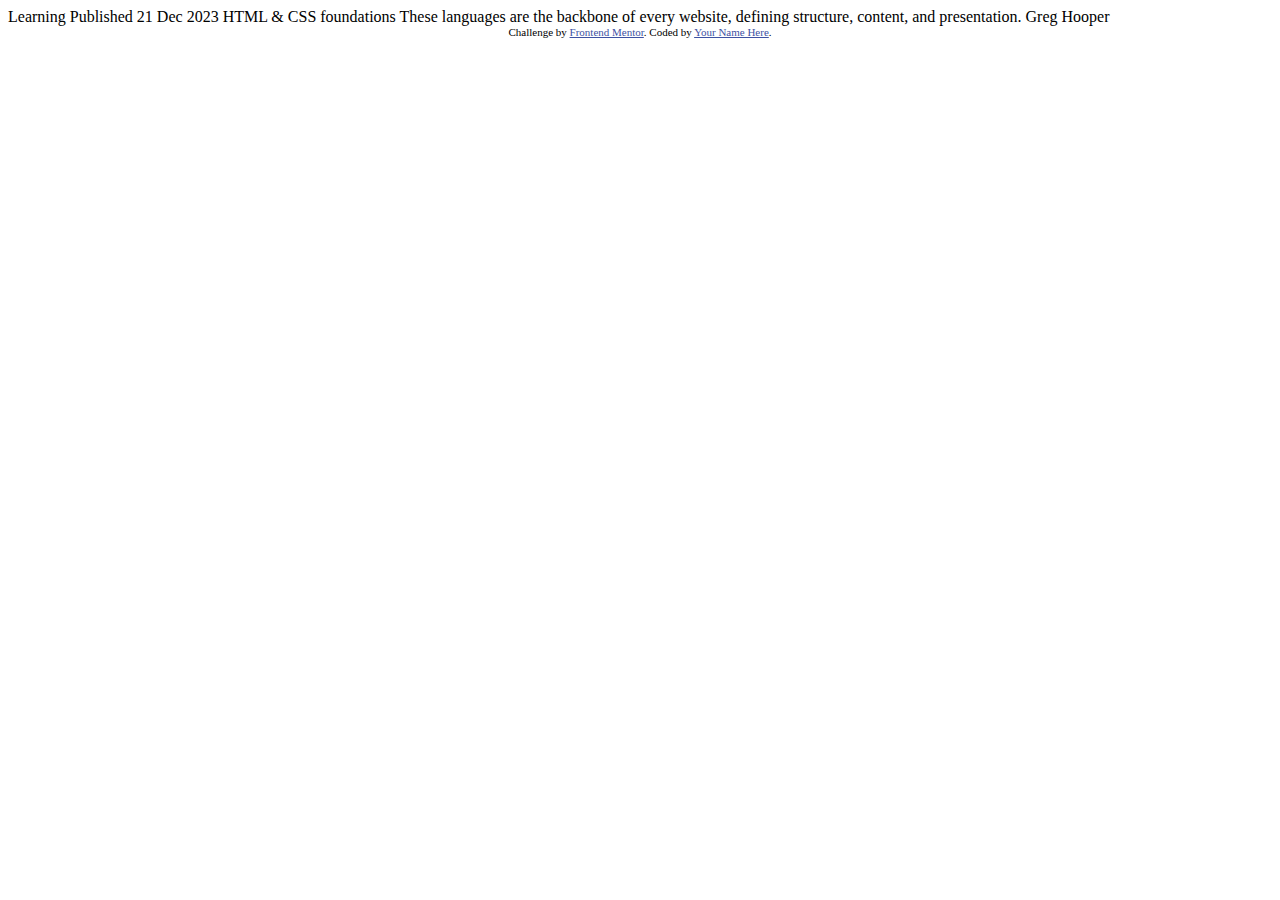
==== index.html @ c5beb2b1 "first commit" ====
<!DOCTYPE html>
<html lang="en">
<head>
  <meta charset="UTF-8">
  <meta name="viewport" content="width=device-width, initial-scale=1.0"> <!-- displays site properly based on user's device -->

  <link rel="icon" type="image/png" sizes="32x32" href="./assets/images/favicon-32x32.png">
  
  <title>Frontend Mentor | Blog preview card</title>

  <!-- Feel free to remove these styles or customise in your own stylesheet 👍 -->
  <style>
    .attribution { font-size: 11px; text-align: center; }
    .attribution a { color: hsl(228, 45%, 44%); }
  </style>
</head>
<body>

  Learning

  Published 21 Dec 2023

  HTML & CSS foundations

  These languages are the backbone of every website, defining structure, content, and presentation.

  Greg Hooper
  
  <div class="attribution">
    Challenge by <a href="https://www.frontendmentor.io?ref=challenge" target="_blank">Frontend Mentor</a>. 
    Coded by <a href="#">Your Name Here</a>.
  </div>
</body>
</html>
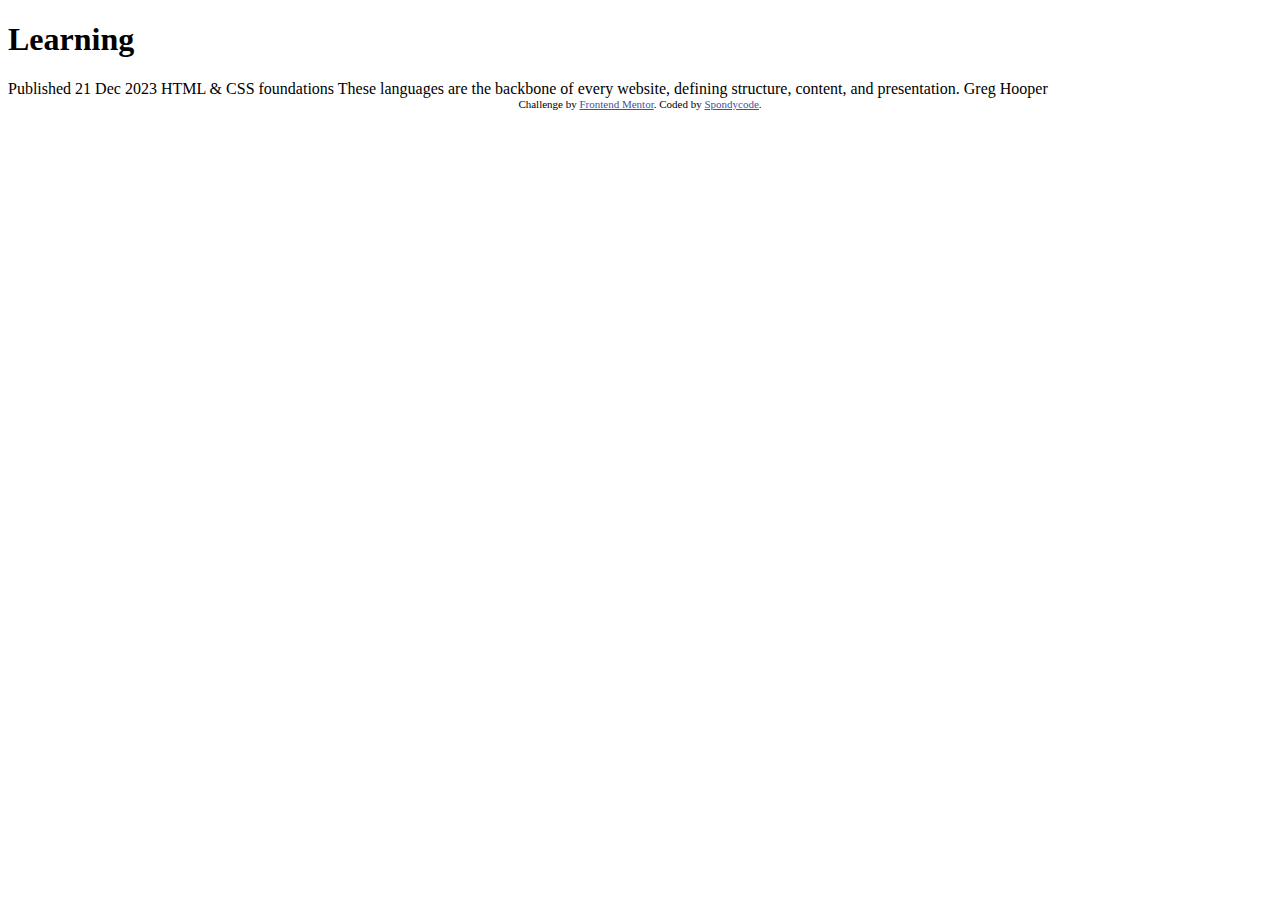
==== commit c9379d89: "Add .gitignore file and index-help.html" ====
--- a/index.html
+++ b/index.html
@@ -7,16 +7,16 @@
   <link rel="icon" type="image/png" sizes="32x32" href="./assets/images/favicon-32x32.png">
   
   <title>Frontend Mentor | Blog preview card</title>
+  <link rel="stylesheet" href="./css/style.css">
 
-  <!-- Feel free to remove these styles or customise in your own stylesheet 👍 -->
   <style>
     .attribution { font-size: 11px; text-align: center; }
     .attribution a { color: hsl(228, 45%, 44%); }
   </style>
 </head>
-<body>
+<body class="min-h-screen bg-[#f4d04e]">
 
-  Learning
+  <h1 class="bg-[#f4d04e] p-1">Learning</h1>
 
   Published 21 Dec 2023
 
@@ -28,7 +28,7 @@
   
   <div class="attribution">
     Challenge by <a href="https://www.frontendmentor.io?ref=challenge" target="_blank">Frontend Mentor</a>. 
-    Coded by <a href="#">Your Name Here</a>.
+    Coded by <a href="#">Spondycode</a>.
   </div>
 </body>
 </html>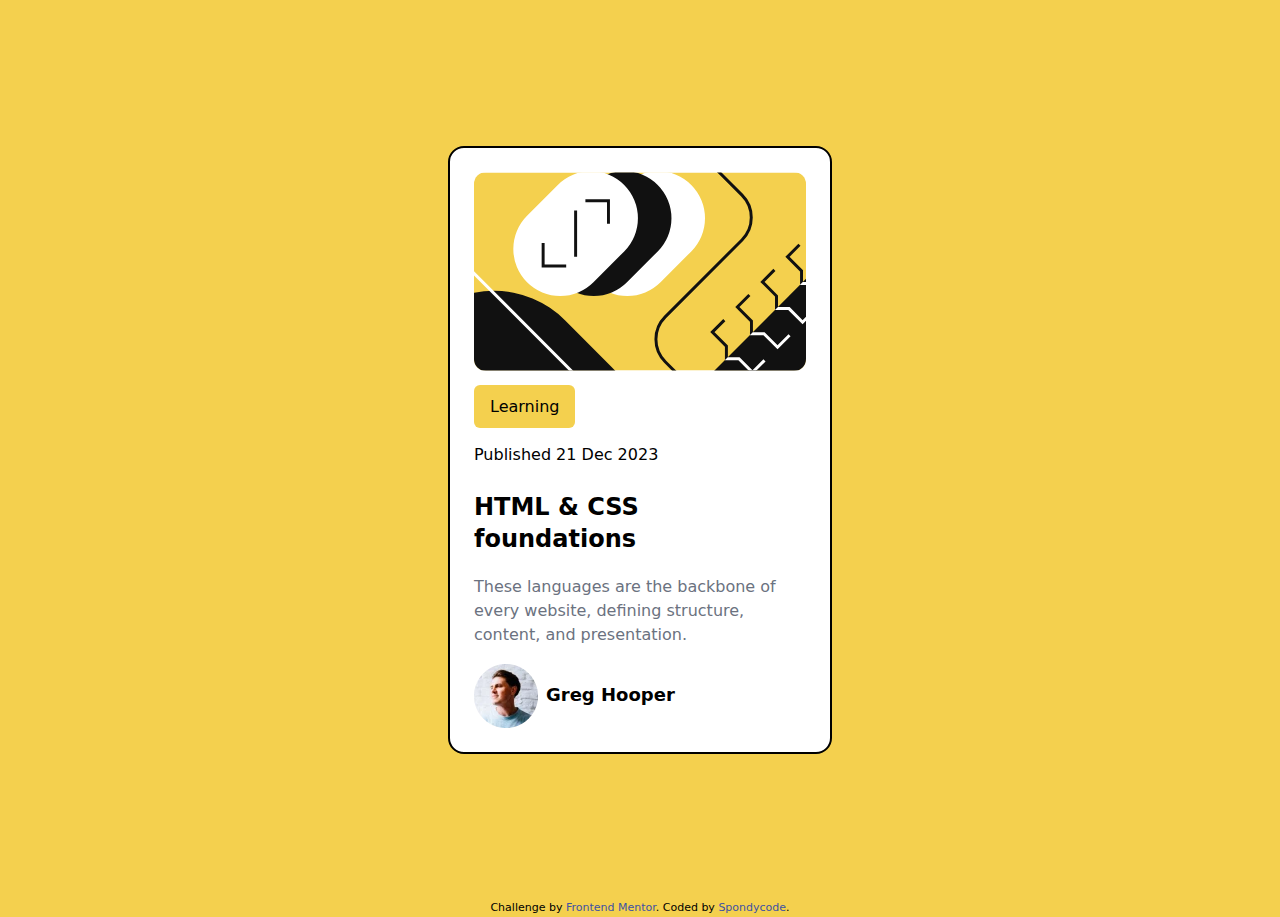
==== commit d959aa64: "Refactor index.html layout and add card component" ====
--- a/index.html
+++ b/index.html
@@ -16,15 +16,22 @@
 </head>
 <body class="min-h-screen bg-[#f4d04e]">
 
-  <h1 class="bg-[#f4d04e] p-1">Learning</h1>
-
-  Published 21 Dec 2023
-
-  HTML & CSS foundations
-
-  These languages are the backbone of every website, defining structure, content, and presentation.
-
-  Greg Hooper
+  <main class="flex flex-col items-center justify-center min-h-screen">
+    <card class="block max-w-sm p-6 m-4 bg-white border-black border-2 rounded-2xl text-left">
+      <img class="rounded-xl" src="./img/illustration-article.svg" alt="">
+      <br>
+      <span class="bg-[#f4d04e] px-4 py-3 rounded-md mt-7">Learning</span>
+      <p class="my-6">
+        Published 21 Dec 2023
+      </p>
+        <h2 class="text-2xl font-extrabold my-5">HTML & CSS foundations</h2>
+        <p class="text-gray-500">These languages are the backbone of every website, defining structure, content, and presentation.</p>
+        <div class="flex items-center mt-4">
+          <img src="./img/image-avatar.webp" alt="">
+          <h2 class="ml-2 text-lg font-bold">Greg Hooper</h2>
+        </div>
+    </card>
+  </main>
   
   <div class="attribution">
     Challenge by <a href="https://www.frontendmentor.io?ref=challenge" target="_blank">Frontend Mentor</a>. 
--- a/css/style.css
+++ b/css/style.css
@@ -0,0 +1,755 @@
+/*
+! tailwindcss v3.3.5 | MIT License | https://tailwindcss.com
+*/
+
+/*
+1. Prevent padding and border from affecting element width. (https://github.com/mozdevs/cssremedy/issues/4)
+2. Allow adding a border to an element by just adding a border-width. (https://github.com/tailwindcss/tailwindcss/pull/116)
+*/
+
+*,
+::before,
+::after {
+  box-sizing: border-box;
+  /* 1 */
+  border-width: 0;
+  /* 2 */
+  border-style: solid;
+  /* 2 */
+  border-color: #e5e7eb;
+  /* 2 */
+}
+
+::before,
+::after {
+  --tw-content: '';
+}
+
+/*
+1. Use a consistent sensible line-height in all browsers.
+2. Prevent adjustments of font size after orientation changes in iOS.
+3. Use a more readable tab size.
+4. Use the user's configured `sans` font-family by default.
+5. Use the user's configured `sans` font-feature-settings by default.
+6. Use the user's configured `sans` font-variation-settings by default.
+*/
+
+html {
+  line-height: 1.5;
+  /* 1 */
+  -webkit-text-size-adjust: 100%;
+  /* 2 */
+  -moz-tab-size: 4;
+  /* 3 */
+  -o-tab-size: 4;
+     tab-size: 4;
+  /* 3 */
+  font-family: ui-sans-serif, system-ui, -apple-system, BlinkMacSystemFont, "Segoe UI", Roboto, "Helvetica Neue", Arial, "Noto Sans", sans-serif, "Apple Color Emoji", "Segoe UI Emoji", "Segoe UI Symbol", "Noto Color Emoji";
+  /* 4 */
+  font-feature-settings: normal;
+  /* 5 */
+  font-variation-settings: normal;
+  /* 6 */
+}
+
+/*
+1. Remove the margin in all browsers.
+2. Inherit line-height from `html` so users can set them as a class directly on the `html` element.
+*/
+
+body {
+  margin: 0;
+  /* 1 */
+  line-height: inherit;
+  /* 2 */
+}
+
+/*
+1. Add the correct height in Firefox.
+2. Correct the inheritance of border color in Firefox. (https://bugzilla.mozilla.org/show_bug.cgi?id=190655)
+3. Ensure horizontal rules are visible by default.
+*/
+
+hr {
+  height: 0;
+  /* 1 */
+  color: inherit;
+  /* 2 */
+  border-top-width: 1px;
+  /* 3 */
+}
+
+/*
+Add the correct text decoration in Chrome, Edge, and Safari.
+*/
+
+abbr:where([title]) {
+  -webkit-text-decoration: underline dotted;
+          text-decoration: underline dotted;
+}
+
+/*
+Remove the default font size and weight for headings.
+*/
+
+h1,
+h2,
+h3,
+h4,
+h5,
+h6 {
+  font-size: inherit;
+  font-weight: inherit;
+}
+
+/*
+Reset links to optimize for opt-in styling instead of opt-out.
+*/
+
+a {
+  color: inherit;
+  text-decoration: inherit;
+}
+
+/*
+Add the correct font weight in Edge and Safari.
+*/
+
+b,
+strong {
+  font-weight: bolder;
+}
+
+/*
+1. Use the user's configured `mono` font family by default.
+2. Correct the odd `em` font sizing in all browsers.
+*/
+
+code,
+kbd,
+samp,
+pre {
+  font-family: ui-monospace, SFMono-Regular, Menlo, Monaco, Consolas, "Liberation Mono", "Courier New", monospace;
+  /* 1 */
+  font-size: 1em;
+  /* 2 */
+}
+
+/*
+Add the correct font size in all browsers.
+*/
+
+small {
+  font-size: 80%;
+}
+
+/*
+Prevent `sub` and `sup` elements from affecting the line height in all browsers.
+*/
+
+sub,
+sup {
+  font-size: 75%;
+  line-height: 0;
+  position: relative;
+  vertical-align: baseline;
+}
+
+sub {
+  bottom: -0.25em;
+}
+
+sup {
+  top: -0.5em;
+}
+
+/*
+1. Remove text indentation from table contents in Chrome and Safari. (https://bugs.chromium.org/p/chromium/issues/detail?id=999088, https://bugs.webkit.org/show_bug.cgi?id=201297)
+2. Correct table border color inheritance in all Chrome and Safari. (https://bugs.chromium.org/p/chromium/issues/detail?id=935729, https://bugs.webkit.org/show_bug.cgi?id=195016)
+3. Remove gaps between table borders by default.
+*/
+
+table {
+  text-indent: 0;
+  /* 1 */
+  border-color: inherit;
+  /* 2 */
+  border-collapse: collapse;
+  /* 3 */
+}
+
+/*
+1. Change the font styles in all browsers.
+2. Remove the margin in Firefox and Safari.
+3. Remove default padding in all browsers.
+*/
+
+button,
+input,
+optgroup,
+select,
+textarea {
+  font-family: inherit;
+  /* 1 */
+  font-feature-settings: inherit;
+  /* 1 */
+  font-variation-settings: inherit;
+  /* 1 */
+  font-size: 100%;
+  /* 1 */
+  font-weight: inherit;
+  /* 1 */
+  line-height: inherit;
+  /* 1 */
+  color: inherit;
+  /* 1 */
+  margin: 0;
+  /* 2 */
+  padding: 0;
+  /* 3 */
+}
+
+/*
+Remove the inheritance of text transform in Edge and Firefox.
+*/
+
+button,
+select {
+  text-transform: none;
+}
+
+/*
+1. Correct the inability to style clickable types in iOS and Safari.
+2. Remove default button styles.
+*/
+
+button,
+[type='button'],
+[type='reset'],
+[type='submit'] {
+  -webkit-appearance: button;
+  /* 1 */
+  background-color: transparent;
+  /* 2 */
+  background-image: none;
+  /* 2 */
+}
+
+/*
+Use the modern Firefox focus style for all focusable elements.
+*/
+
+:-moz-focusring {
+  outline: auto;
+}
+
+/*
+Remove the additional `:invalid` styles in Firefox. (https://github.com/mozilla/gecko-dev/blob/2f9eacd9d3d995c937b4251a5557d95d494c9be1/layout/style/res/forms.css#L728-L737)
+*/
+
+:-moz-ui-invalid {
+  box-shadow: none;
+}
+
+/*
+Add the correct vertical alignment in Chrome and Firefox.
+*/
+
+progress {
+  vertical-align: baseline;
+}
+
+/*
+Correct the cursor style of increment and decrement buttons in Safari.
+*/
+
+::-webkit-inner-spin-button,
+::-webkit-outer-spin-button {
+  height: auto;
+}
+
+/*
+1. Correct the odd appearance in Chrome and Safari.
+2. Correct the outline style in Safari.
+*/
+
+[type='search'] {
+  -webkit-appearance: textfield;
+  /* 1 */
+  outline-offset: -2px;
+  /* 2 */
+}
+
+/*
+Remove the inner padding in Chrome and Safari on macOS.
+*/
+
+::-webkit-search-decoration {
+  -webkit-appearance: none;
+}
+
+/*
+1. Correct the inability to style clickable types in iOS and Safari.
+2. Change font properties to `inherit` in Safari.
+*/
+
+::-webkit-file-upload-button {
+  -webkit-appearance: button;
+  /* 1 */
+  font: inherit;
+  /* 2 */
+}
+
+/*
+Add the correct display in Chrome and Safari.
+*/
+
+summary {
+  display: list-item;
+}
+
+/*
+Removes the default spacing and border for appropriate elements.
+*/
+
+blockquote,
+dl,
+dd,
+h1,
+h2,
+h3,
+h4,
+h5,
+h6,
+hr,
+figure,
+p,
+pre {
+  margin: 0;
+}
+
+fieldset {
+  margin: 0;
+  padding: 0;
+}
+
+legend {
+  padding: 0;
+}
+
+ol,
+ul,
+menu {
+  list-style: none;
+  margin: 0;
+  padding: 0;
+}
+
+/*
+Reset default styling for dialogs.
+*/
+
+dialog {
+  padding: 0;
+}
+
+/*
+Prevent resizing textareas horizontally by default.
+*/
+
+textarea {
+  resize: vertical;
+}
+
+/*
+1. Reset the default placeholder opacity in Firefox. (https://github.com/tailwindlabs/tailwindcss/issues/3300)
+2. Set the default placeholder color to the user's configured gray 400 color.
+*/
+
+input::-moz-placeholder, textarea::-moz-placeholder {
+  opacity: 1;
+  /* 1 */
+  color: #9ca3af;
+  /* 2 */
+}
+
+input::placeholder,
+textarea::placeholder {
+  opacity: 1;
+  /* 1 */
+  color: #9ca3af;
+  /* 2 */
+}
+
+/*
+Set the default cursor for buttons.
+*/
+
+button,
+[role="button"] {
+  cursor: pointer;
+}
+
+/*
+Make sure disabled buttons don't get the pointer cursor.
+*/
+
+:disabled {
+  cursor: default;
+}
+
+/*
+1. Make replaced elements `display: block` by default. (https://github.com/mozdevs/cssremedy/issues/14)
+2. Add `vertical-align: middle` to align replaced elements more sensibly by default. (https://github.com/jensimmons/cssremedy/issues/14#issuecomment-634934210)
+   This can trigger a poorly considered lint error in some tools but is included by design.
+*/
+
+img,
+svg,
+video,
+canvas,
+audio,
+iframe,
+embed,
+object {
+  display: block;
+  /* 1 */
+  vertical-align: middle;
+  /* 2 */
+}
+
+/*
+Constrain images and videos to the parent width and preserve their intrinsic aspect ratio. (https://github.com/mozdevs/cssremedy/issues/14)
+*/
+
+img,
+video {
+  max-width: 100%;
+  height: auto;
+}
+
+/* Make elements with the HTML hidden attribute stay hidden by default */
+
+[hidden] {
+  display: none;
+}
+
+*, ::before, ::after {
+  --tw-border-spacing-x: 0;
+  --tw-border-spacing-y: 0;
+  --tw-translate-x: 0;
+  --tw-translate-y: 0;
+  --tw-rotate: 0;
+  --tw-skew-x: 0;
+  --tw-skew-y: 0;
+  --tw-scale-x: 1;
+  --tw-scale-y: 1;
+  --tw-pan-x:  ;
+  --tw-pan-y:  ;
+  --tw-pinch-zoom:  ;
+  --tw-scroll-snap-strictness: proximity;
+  --tw-gradient-from-position:  ;
+  --tw-gradient-via-position:  ;
+  --tw-gradient-to-position:  ;
+  --tw-ordinal:  ;
+  --tw-slashed-zero:  ;
+  --tw-numeric-figure:  ;
+  --tw-numeric-spacing:  ;
+  --tw-numeric-fraction:  ;
+  --tw-ring-inset:  ;
+  --tw-ring-offset-width: 0px;
+  --tw-ring-offset-color: #fff;
+  --tw-ring-color: rgb(59 130 246 / 0.5);
+  --tw-ring-offset-shadow: 0 0 #0000;
+  --tw-ring-shadow: 0 0 #0000;
+  --tw-shadow: 0 0 #0000;
+  --tw-shadow-colored: 0 0 #0000;
+  --tw-blur:  ;
+  --tw-brightness:  ;
+  --tw-contrast:  ;
+  --tw-grayscale:  ;
+  --tw-hue-rotate:  ;
+  --tw-invert:  ;
+  --tw-saturate:  ;
+  --tw-sepia:  ;
+  --tw-drop-shadow:  ;
+  --tw-backdrop-blur:  ;
+  --tw-backdrop-brightness:  ;
+  --tw-backdrop-contrast:  ;
+  --tw-backdrop-grayscale:  ;
+  --tw-backdrop-hue-rotate:  ;
+  --tw-backdrop-invert:  ;
+  --tw-backdrop-opacity:  ;
+  --tw-backdrop-saturate:  ;
+  --tw-backdrop-sepia:  ;
+}
+
+::backdrop {
+  --tw-border-spacing-x: 0;
+  --tw-border-spacing-y: 0;
+  --tw-translate-x: 0;
+  --tw-translate-y: 0;
+  --tw-rotate: 0;
+  --tw-skew-x: 0;
+  --tw-skew-y: 0;
+  --tw-scale-x: 1;
+  --tw-scale-y: 1;
+  --tw-pan-x:  ;
+  --tw-pan-y:  ;
+  --tw-pinch-zoom:  ;
+  --tw-scroll-snap-strictness: proximity;
+  --tw-gradient-from-position:  ;
+  --tw-gradient-via-position:  ;
+  --tw-gradient-to-position:  ;
+  --tw-ordinal:  ;
+  --tw-slashed-zero:  ;
+  --tw-numeric-figure:  ;
+  --tw-numeric-spacing:  ;
+  --tw-numeric-fraction:  ;
+  --tw-ring-inset:  ;
+  --tw-ring-offset-width: 0px;
+  --tw-ring-offset-color: #fff;
+  --tw-ring-color: rgb(59 130 246 / 0.5);
+  --tw-ring-offset-shadow: 0 0 #0000;
+  --tw-ring-shadow: 0 0 #0000;
+  --tw-shadow: 0 0 #0000;
+  --tw-shadow-colored: 0 0 #0000;
+  --tw-blur:  ;
+  --tw-brightness:  ;
+  --tw-contrast:  ;
+  --tw-grayscale:  ;
+  --tw-hue-rotate:  ;
+  --tw-invert:  ;
+  --tw-saturate:  ;
+  --tw-sepia:  ;
+  --tw-drop-shadow:  ;
+  --tw-backdrop-blur:  ;
+  --tw-backdrop-brightness:  ;
+  --tw-backdrop-contrast:  ;
+  --tw-backdrop-grayscale:  ;
+  --tw-backdrop-hue-rotate:  ;
+  --tw-backdrop-invert:  ;
+  --tw-backdrop-opacity:  ;
+  --tw-backdrop-saturate:  ;
+  --tw-backdrop-sepia:  ;
+}
+
+.m-4 {
+  margin: 1rem;
+}
+
+.m-3 {
+  margin: 0.75rem;
+}
+
+.my-5 {
+  margin-top: 1.25rem;
+  margin-bottom: 1.25rem;
+}
+
+.my-3 {
+  margin-top: 0.75rem;
+  margin-bottom: 0.75rem;
+}
+
+.my-4 {
+  margin-top: 1rem;
+  margin-bottom: 1rem;
+}
+
+.my-6 {
+  margin-top: 1.5rem;
+  margin-bottom: 1.5rem;
+}
+
+.mb-2 {
+  margin-bottom: 0.5rem;
+}
+
+.mt-3 {
+  margin-top: 0.75rem;
+}
+
+.mt-2 {
+  margin-top: 0.5rem;
+}
+
+.mt-4 {
+  margin-top: 1rem;
+}
+
+.mt-5 {
+  margin-top: 1.25rem;
+}
+
+.mt-7 {
+  margin-top: 1.75rem;
+}
+
+.ml-2 {
+  margin-left: 0.5rem;
+}
+
+.block {
+  display: block;
+}
+
+.flex {
+  display: flex;
+}
+
+.min-h-screen {
+  min-height: 100vh;
+}
+
+.max-w-sm {
+  max-width: 24rem;
+}
+
+.flex-col {
+  flex-direction: column;
+}
+
+.items-center {
+  align-items: center;
+}
+
+.justify-center {
+  justify-content: center;
+}
+
+.rounded-xl {
+  border-radius: 0.75rem;
+}
+
+.rounded-2xl {
+  border-radius: 1rem;
+}
+
+.rounded-lg {
+  border-radius: 0.5rem;
+}
+
+.rounded-md {
+  border-radius: 0.375rem;
+}
+
+.border {
+  border-width: 1px;
+}
+
+.border-2 {
+  border-width: 2px;
+}
+
+.border-gray-200 {
+  --tw-border-opacity: 1;
+  border-color: rgb(229 231 235 / var(--tw-border-opacity));
+}
+
+.border-black {
+  --tw-border-opacity: 1;
+  border-color: rgb(0 0 0 / var(--tw-border-opacity));
+}
+
+.bg-\[\#f4d04e\] {
+  --tw-bg-opacity: 1;
+  background-color: rgb(244 208 78 / var(--tw-bg-opacity));
+}
+
+.bg-blue-100 {
+  --tw-bg-opacity: 1;
+  background-color: rgb(219 234 254 / var(--tw-bg-opacity));
+}
+
+.bg-white {
+  --tw-bg-opacity: 1;
+  background-color: rgb(255 255 255 / var(--tw-bg-opacity));
+}
+
+.p-1 {
+  padding: 0.25rem;
+}
+
+.p-3 {
+  padding: 0.75rem;
+}
+
+.p-6 {
+  padding: 1.5rem;
+}
+
+.px-2 {
+  padding-left: 0.5rem;
+  padding-right: 0.5rem;
+}
+
+.px-3 {
+  padding-left: 0.75rem;
+  padding-right: 0.75rem;
+}
+
+.py-2 {
+  padding-top: 0.5rem;
+  padding-bottom: 0.5rem;
+}
+
+.px-4 {
+  padding-left: 1rem;
+  padding-right: 1rem;
+}
+
+.py-3 {
+  padding-top: 0.75rem;
+  padding-bottom: 0.75rem;
+}
+
+.pt-2 {
+  padding-top: 0.5rem;
+}
+
+.text-left {
+  text-align: left;
+}
+
+.text-center {
+  text-align: center;
+}
+
+.text-2xl {
+  font-size: 1.5rem;
+  line-height: 2rem;
+}
+
+.text-lg {
+  font-size: 1.125rem;
+  line-height: 1.75rem;
+}
+
+.font-bold {
+  font-weight: 700;
+}
+
+.font-extrabold {
+  font-weight: 800;
+}
+
+.tracking-tight {
+  letter-spacing: -0.025em;
+}
+
+.text-gray-500 {
+  --tw-text-opacity: 1;
+  color: rgb(107 114 128 / var(--tw-text-opacity));
+}
+
+.text-gray-900 {
+  --tw-text-opacity: 1;
+  color: rgb(17 24 39 / var(--tw-text-opacity));
+}
+
+.shadow-xl {
+  --tw-shadow: 0 20px 25px -5px rgb(0 0 0 / 0.1), 0 8px 10px -6px rgb(0 0 0 / 0.1);
+  --tw-shadow-colored: 0 20px 25px -5px var(--tw-shadow-color), 0 8px 10px -6px var(--tw-shadow-color);
+  box-shadow: var(--tw-ring-offset-shadow, 0 0 #0000), var(--tw-ring-shadow, 0 0 #0000), var(--tw-shadow);
+}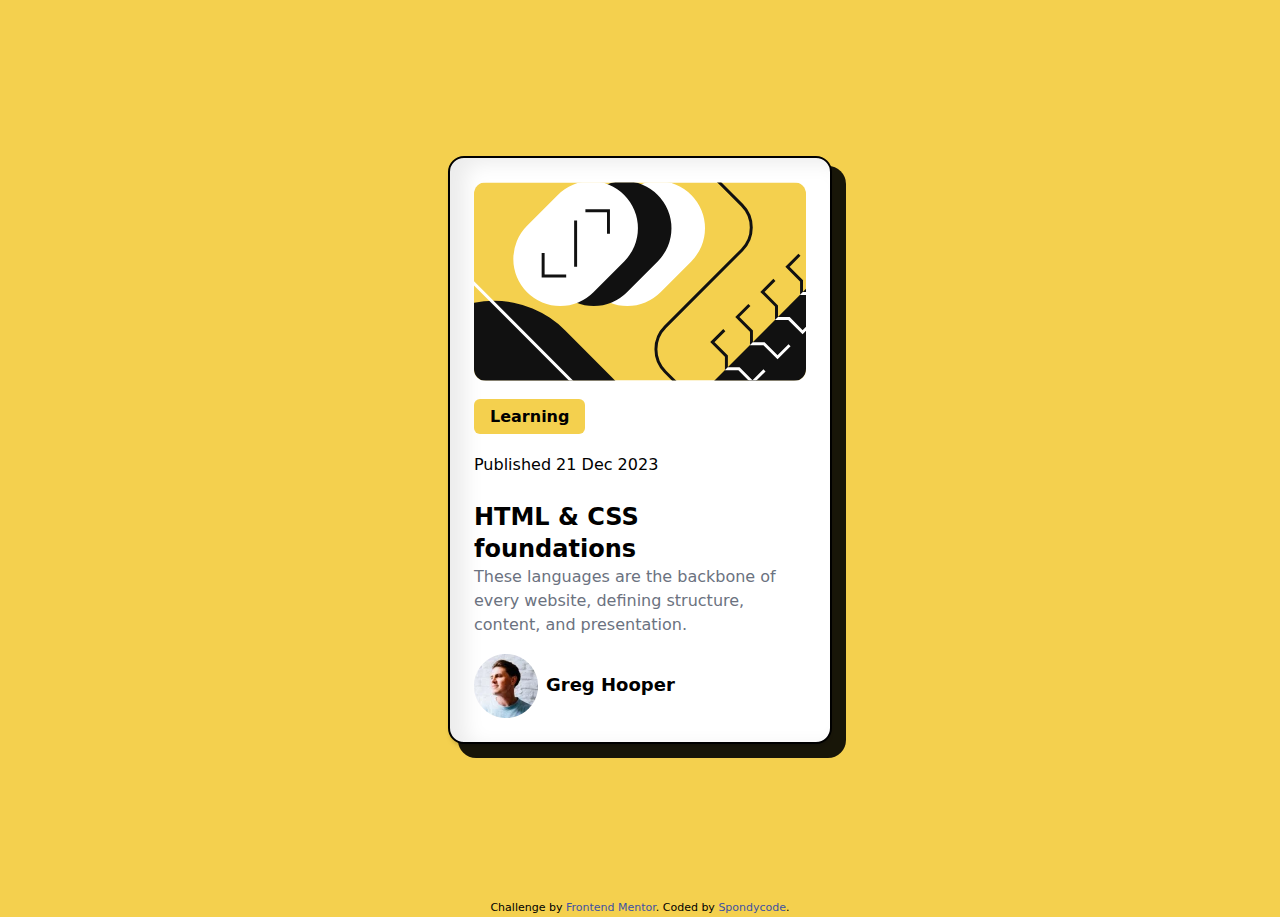
==== commit ed2bbe78: "Refactor CSS styles and update HTML structure" ====
--- a/index.html
+++ b/index.html
@@ -1,41 +1,75 @@
-<!DOCTYPE html>
+<!doctype html>
 <html lang="en">
-<head>
-  <meta charset="UTF-8">
-  <meta name="viewport" content="width=device-width, initial-scale=1.0"> <!-- displays site properly based on user's device -->
+  <head>
+    <meta charset="UTF-8" />
+    <meta name="viewport" content="width=device-width, initial-scale=1.0" />
+    <!-- displays site properly based on user's device -->
 
-  <link rel="icon" type="image/png" sizes="32x32" href="./assets/images/favicon-32x32.png">
-  
-  <title>Frontend Mentor | Blog preview card</title>
-  <link rel="stylesheet" href="./css/style.css">
+    <link
+      rel="icon"
+      type="image/png"
+      sizes="32x32"
+      href="./assets/images/favicon-32x32.png"
+    />
 
-  <style>
-    .attribution { font-size: 11px; text-align: center; }
-    .attribution a { color: hsl(228, 45%, 44%); }
-  </style>
-</head>
-<body class="min-h-screen bg-[#f4d04e]">
+    <title>Frontend Mentor | Blog preview card</title>
+    <link rel="stylesheet" href="./css/style.css" />
+    <link rel="preconnect" href="https://fonts.googleapis.com" />
+    <link rel="preconnect" href="https://fonts.gstatic.com" crossorigin />
+    <link
+      href="https://fonts.googleapis.com/css2?family=Figtree:ital,wght@0,300..900;1,300..900&display=swap"
+      rel="stylesheet"
+    />
 
-  <main class="flex flex-col items-center justify-center min-h-screen">
-    <card class="block max-w-sm p-6 m-4 bg-white border-black border-2 rounded-2xl text-left">
-      <img class="rounded-xl" src="./img/illustration-article.svg" alt="">
-      <br>
-      <span class="bg-[#f4d04e] px-4 py-3 rounded-md mt-7">Learning</span>
-      <p class="my-6">
-        Published 21 Dec 2023
-      </p>
-        <h2 class="text-2xl font-extrabold my-5">HTML & CSS foundations</h2>
-        <p class="text-gray-500">These languages are the backbone of every website, defining structure, content, and presentation.</p>
+    <style>
+      .attribution {
+        font-size: 11px;
+        text-align: center;
+      }
+      .attribution a {
+        color: hsl(228, 45%, 44%);
+      }
+    </style>
+  </head>
+  <body class="min-h-screen bg-[#f4d04e]">
+    <main class="flex flex-col items-center justify-center min-h-screen">
+      <card
+        class="block max-w-sm p-6 m-4 bg-white border-black border-2 rounded-2xl text-left"
+        style="
+          box-shadow:
+            rgba(0, 1, 1, 0.9) 12px 12px 0px 2px,
+            rgba(0, 0, 0, 0.65) 0px 4px 6px -5px,
+            rgba(0, 0, 0, 0.08) 15px 5px 20px inset;
+        "
+      >
+        <img class="rounded-xl" src="./img/illustration-article.svg" alt="" />
+        <br />
+        <span
+          class="bg-[#f4d04e] px-4 py-2 rounded-md mt-7 font-semibold font-figtree"
+          >Learning</span
+        >
+        <p class="my-6 font-figtree">Published 21 Dec 2023</p>
+        <a
+          href="#"
+          class="text-2xl font-extrabold font-figtree my-5 hover:text-[#f4d04e]"
+          >HTML & CSS foundations</a
+        >
+        <p class="text-gray-500 font-figtree">
+          These languages are the backbone of every website, defining structure,
+          content, and presentation.
+        </p>
         <div class="flex items-center mt-4">
-          <img src="./img/image-avatar.webp" alt="">
-          <h2 class="ml-2 text-lg font-bold">Greg Hooper</h2>
+          <img src="./img/image-avatar.webp" alt="" />
+          <h2 class="ml-2 text-lg font-bold font-figtree">Greg Hooper</h2>
         </div>
-    </card>
-  </main>
-  
-  <div class="attribution">
-    Challenge by <a href="https://www.frontendmentor.io?ref=challenge" target="_blank">Frontend Mentor</a>. 
-    Coded by <a href="#">Spondycode</a>.
-  </div>
-</body>
-</html>+      </card>
+    </main>
+
+    <div class="attribution">
+      Challenge by
+      <a href="https://www.frontendmentor.io?ref=challenge" target="_blank"
+        >Frontend Mentor</a
+      >. Coded by <a href="#">Spondycode</a>.
+    </div>
+  </body>
+</html>
--- a/css/style.css
+++ b/css/style.css
@@ -538,25 +538,11 @@
   margin: 1rem;
 }
 
-.m-3 {
-  margin: 0.75rem;
-}
-
 .my-5 {
   margin-top: 1.25rem;
   margin-bottom: 1.25rem;
 }
 
-.my-3 {
-  margin-top: 0.75rem;
-  margin-bottom: 0.75rem;
-}
-
-.my-4 {
-  margin-top: 1rem;
-  margin-bottom: 1rem;
-}
-
 .my-6 {
   margin-top: 1.5rem;
   margin-bottom: 1.5rem;
@@ -566,30 +552,18 @@
   margin-bottom: 0.5rem;
 }
 
-.mt-3 {
-  margin-top: 0.75rem;
-}
-
-.mt-2 {
-  margin-top: 0.5rem;
+.ml-2 {
+  margin-left: 0.5rem;
 }
 
 .mt-4 {
   margin-top: 1rem;
 }
 
-.mt-5 {
-  margin-top: 1.25rem;
-}
-
 .mt-7 {
   margin-top: 1.75rem;
 }
 
-.ml-2 {
-  margin-left: 0.5rem;
-}
-
 .block {
   display: block;
 }
@@ -618,28 +592,29 @@
   justify-content: center;
 }
 
+.rounded-2xl {
+  border-radius: 1rem;
+}
+
+.rounded-md {
+  border-radius: 0.375rem;
+}
+
 .rounded-xl {
   border-radius: 0.75rem;
 }
 
-.rounded-2xl {
-  border-radius: 1rem;
-}
-
-.rounded-lg {
-  border-radius: 0.5rem;
-}
-
-.rounded-md {
-  border-radius: 0.375rem;
-}
-
 .border {
   border-width: 1px;
 }
 
 .border-2 {
   border-width: 2px;
+}
+
+.border-black {
+  --tw-border-opacity: 1;
+  border-color: rgb(0 0 0 / var(--tw-border-opacity));
 }
 
 .border-gray-200 {
@@ -647,11 +622,6 @@
   border-color: rgb(229 231 235 / var(--tw-border-opacity));
 }
 
-.border-black {
-  --tw-border-opacity: 1;
-  border-color: rgb(0 0 0 / var(--tw-border-opacity));
-}
-
 .bg-\[\#f4d04e\] {
   --tw-bg-opacity: 1;
   background-color: rgb(244 208 78 / var(--tw-bg-opacity));
@@ -667,10 +637,6 @@
   background-color: rgb(255 255 255 / var(--tw-bg-opacity));
 }
 
-.p-1 {
-  padding: 0.25rem;
-}
-
 .p-3 {
   padding: 0.75rem;
 }
@@ -684,9 +650,9 @@
   padding-right: 0.5rem;
 }
 
-.px-3 {
-  padding-left: 0.75rem;
-  padding-right: 0.75rem;
+.px-4 {
+  padding-left: 1rem;
+  padding-right: 1rem;
 }
 
 .py-2 {
@@ -694,16 +660,6 @@
   padding-bottom: 0.5rem;
 }
 
-.px-4 {
-  padding-left: 1rem;
-  padding-right: 1rem;
-}
-
-.py-3 {
-  padding-top: 0.75rem;
-  padding-bottom: 0.75rem;
-}
-
 .pt-2 {
   padding-top: 0.5rem;
 }
@@ -732,6 +688,10 @@
 
 .font-extrabold {
   font-weight: 800;
+}
+
+.font-semibold {
+  font-weight: 600;
 }
 
 .tracking-tight {
@@ -752,4 +712,9 @@
   --tw-shadow: 0 20px 25px -5px rgb(0 0 0 / 0.1), 0 8px 10px -6px rgb(0 0 0 / 0.1);
   --tw-shadow-colored: 0 20px 25px -5px var(--tw-shadow-color), 0 8px 10px -6px var(--tw-shadow-color);
   box-shadow: var(--tw-ring-offset-shadow, 0 0 #0000), var(--tw-ring-shadow, 0 0 #0000), var(--tw-shadow);
+}
+
+.hover\:text-\[\#f4d04e\]:hover {
+  --tw-text-opacity: 1;
+  color: rgb(244 208 78 / var(--tw-text-opacity));
 }